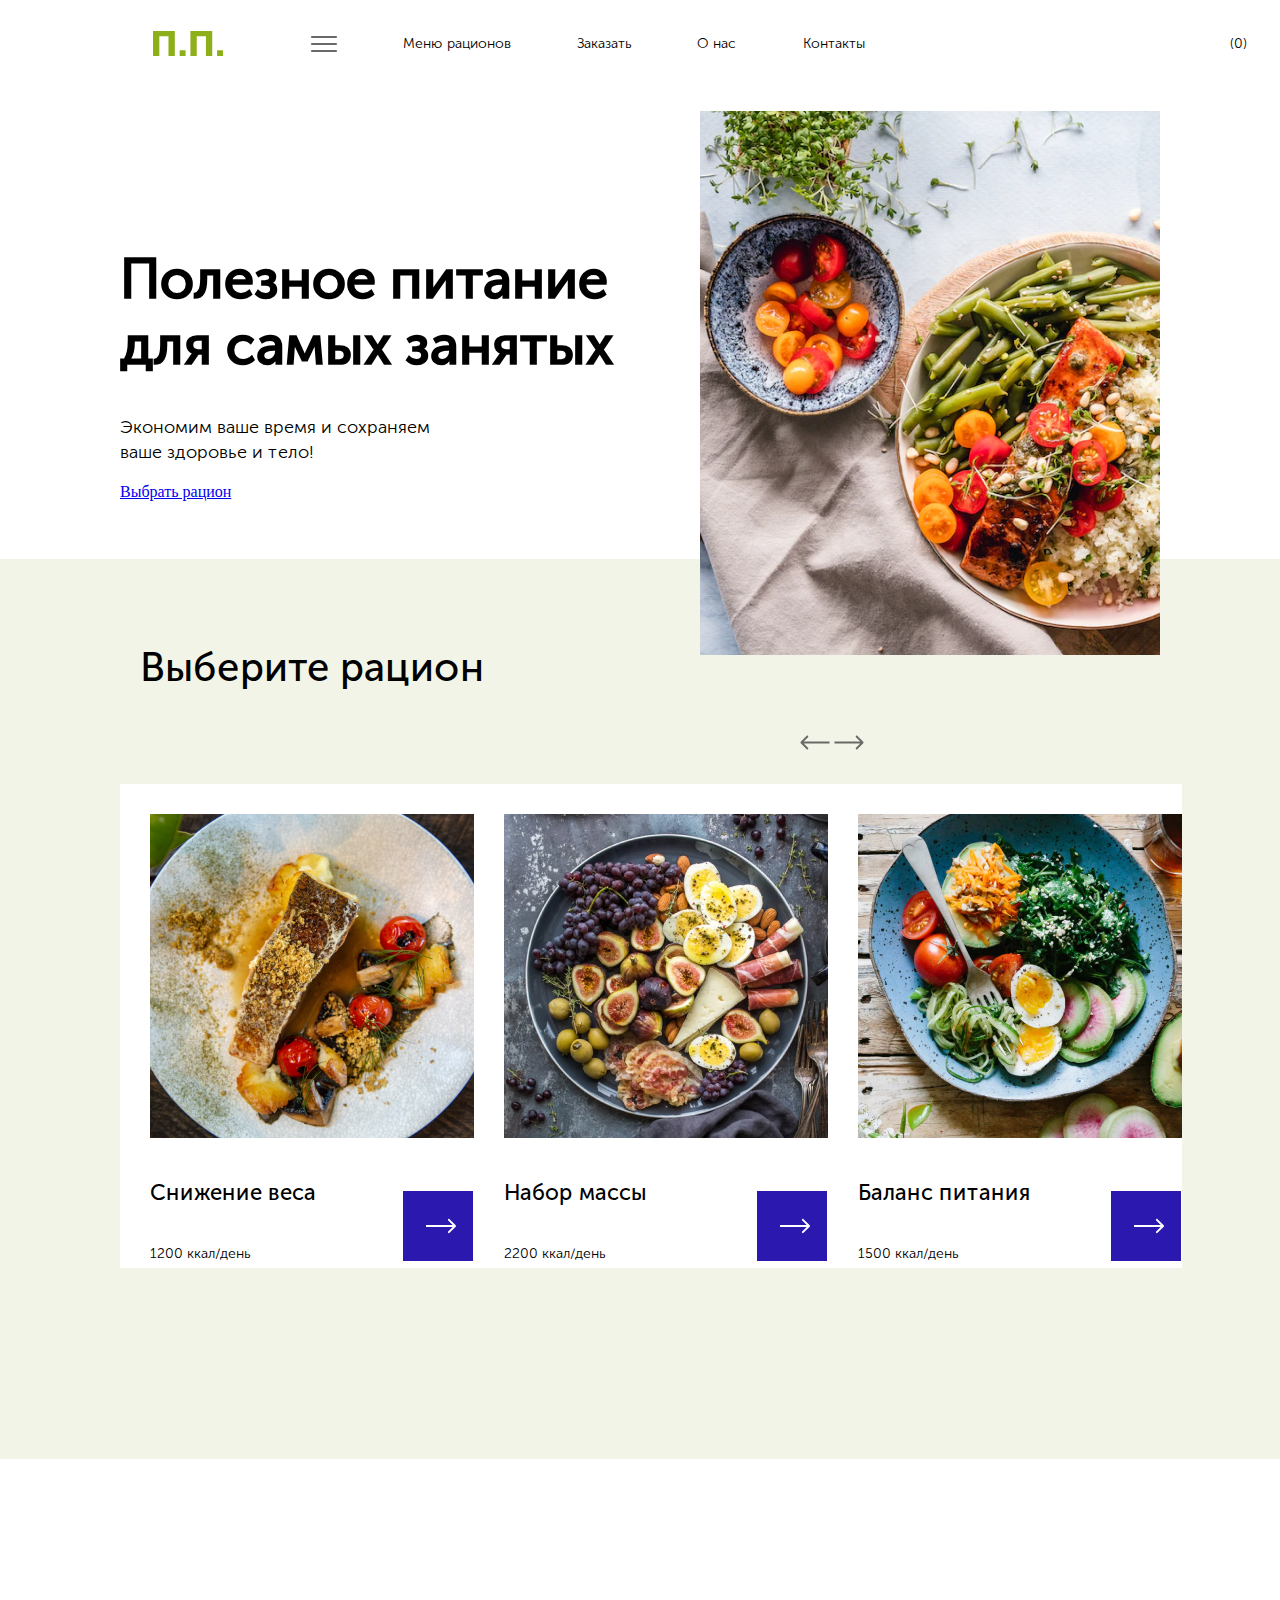
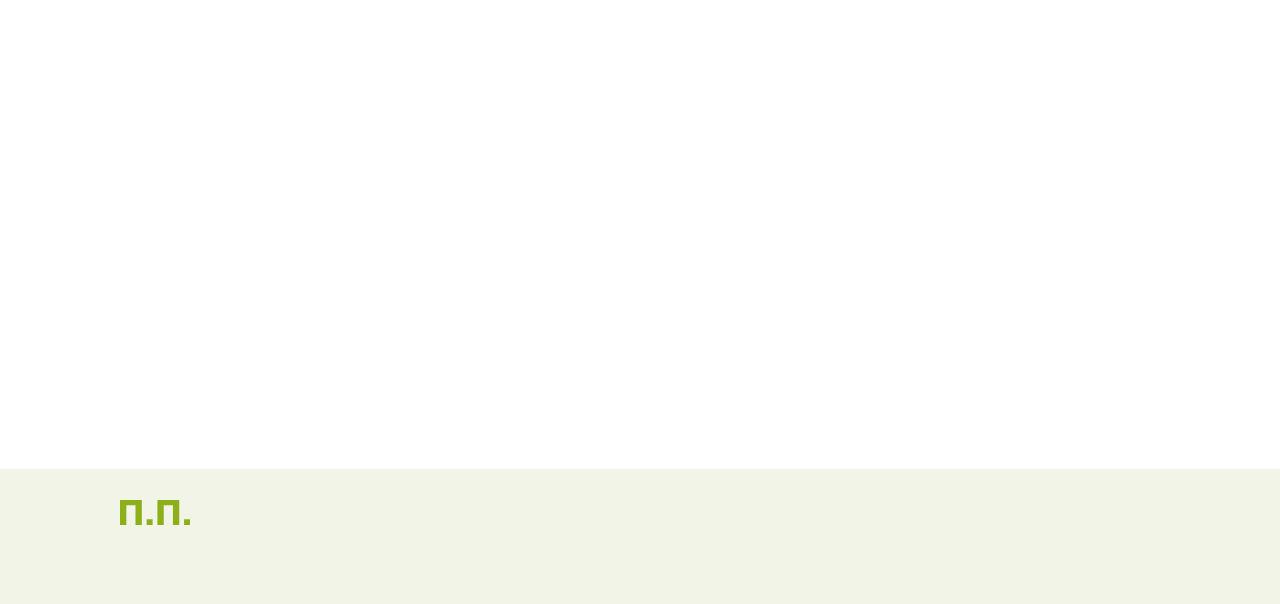
==== html/index.html @ 1d9f09ec "initial commit" ====
<!DOCTYPE html>
<html lang="en">
<head>
    <meta charset="UTF-8">
    <title>Document</title>
    <link rel="stylesheet" href="../css/style.css">
</head>
<body>
    <div class="header">
        <img class="logo" src="../img/logo.svg" alt="logo">
        <img class="iconmenu" src="../img/iconmenu.svg" alt="iconmenu">
        <p>Меню рационов</p>
        <p>Заказать</p>
        <p>О нас</p>
        <p>Контакты</p>
        <img class="basket" src="../img/basket.svg" alt="basket">
        <p>(0)</p>
    </div>
    <div class="container">
        <div class="firstscreen">
            <div class="maininfo">
                <h1>Полезное питание<br/>для самых занятых</h1>
                <p>Экономим ваше время и сохраняем <br/>ваше здоровье и тело!</p>
                <div class="mainButtonChose">
                    <a href="#chosediet">Выбрать рацион</a>
                </div>
            </div>
            <div class="mainimg">
                <img src="../img/imgmain.png" alt="mainImg">
                <!-- <div class="cutimg"></div> -->
            </div>
        </div>
        <div class="secondscreen"><a name="chosediet"></a>
            <p>Выберите рацион</p>
            <div class="navigationarrows">
                <img src="../img/leftarrow.svg" alt="">
                <img src="../img/rightarrow.svg" alt="">
            </div>
                <div class="dietTypes">
                    <div class="type">
                        <img src="../img/menu1.png" alt="">
                        <p class="programname">Снижение веса</p>
                        <p class="programccal">1200 ккал/день</p>
                        <div class="choseButton">
                            <img src="../img/whitearrow.svg" alt="">
                        </div>
                    </div>
                    <div class="type">
                        <img src="../img/menu2.png" alt="">
                        <p class="programname">Набор массы</p>
                        <p class="programccal">2200 ккал/день</p>
                        <div class="choseButton">
                            <img src="../img/whitearrow.svg" alt="">
                        </div>
                    </div>
                    <div class="type">
                        <img src="../img/menu3.png" alt="">
                        <p class="programname">Баланс питания</p>
                        <p class="programccal">1500 ккал/день</p>
                        <div class="choseButton">
                            <img src="../img/whitearrow.svg" alt="">
                        </div>
                    </div>
                </div>
        </div>
        <div class="thirdscreen">

        </div>
    </div>
    <div class="footer">
        <img class="logo" src="../img/logo.svg" alt="logo">
    </div>
</body>
</html>
---- css/style.css ----
@font-face { 
    font-family: "MuseoSansCyrl300";
    src: url("../fonts/MuseoSansCyrl300/MuseoSansCyrl300.eot");
    src: url("../fonts/MuseoSansCyrl300/MuseoSansCyrl300.eot?#iefix")format("embedded-opentype"),
    url("../fonts/MuseoSansCyrl300/MuseoSansCyrl300.woff") format("woff"),
    url("../fonts/MuseoSansCyrl300/MuseoSansCyrl300.ttf") format("truetype");
    font-weight: bold;
}

@font-face { 
    font-family: "MuseoSansCyrl100";
    src: url("../fonts/MuseoSansCyrl100/MuseoSansCyrl100.eot");
    src: url("../fonts/MuseoSansCyrl100/MuseoSansCyrl100.eot?#iefix")format("embedded-opentype"),
    url("../fonts/MuseoSansCyrl100/MuseoSansCyrl100.woff") format("woff"),
    url("../fonts/MuseoSansCyrl100/MuseoSansCyrl100.ttf") format("truetype");
    font-weight: normal;
}

@font-face { 
    font-family: "MuseoSansCyrl500";
    src: url("../fonts/MuseoSansCyrl500/MuseoSansCyrl500.eot");
    src: url("../fonts/MuseoSansCyrl500/MuseoSansCyrl500.eot?#iefix")format("embedded-opentype"),
    url("../fonts/MuseoSansCyrl500/MuseoSansCyrl500.woff") format("woff"),
    url("../fonts/MuseoSansCyrl500/MuseoSansCyrl500.ttf") format("truetype");
    font-weight: bolder;
}

body {
    display: flex;
    flex-direction: column;
    justify-content: space-between;
    margin: 0;
}

.header{
    display: flex;
    flex-direction: row;
    position: relative;
    justify-content: space-around;
    height: 50px;
}

.header p {
    font-family: 'MuseoSansCyrl300';
    font-size: 14px;
    margin-top: 34px;
}

.logo {
    width: 70px;
    height: 25px;
    margin-left: 120px;
    margin-top: 31px;
}

.iconmenu {
    width: 26px;
    height: 16px;
    margin-left: 22px;
    margin-top: 36px;
}

.basket {
    margin-left: 8.33%;
    margin-right: 8.33%;
    margin-top: 8.33%;
    margin-bottom: 8.33%;
}

.container {
    display: flex;
    flex-direction: column;
}

.firstscreen {
    display: flex;
    flex-direction: row;
    justify-content: flex-start;
    height: 90%;
}

.maininfo {
    width: 50%;
    margin-top: 159px;
    margin-left: 120px;
}

.maininfo h1 {
    text-align: justify;
    font-size: 55px;
    font-family: "MuseoSansCyrl500";
    line-height: 66px;
}

p {
    font-family: 'MuseoSansCyrl300';
    font-size: 18px;
    line-height: 140%;
}

.mainimg {
    width: 50%;
    margin-top: 61px
}

.mainimg img{
    position: relative;
}

/* .cutimg {
    position: absolute;
    width: 194px;
    height: 431px;
    background-color: white;
    margin-left: 133px;
    margin-top: 0;
} */

.secondscreen {
    background-color: rgba(241, 244, 230, 1);
    height: 100vh;
    margin-top: -100px;
}

.secondscreen p{
    display: inline-block;
    margin-top: 80px;
    margin-left: 140px;
    font-family: "MuseoSansCyrl500";
    font-size: 40px;
}

.navigationarrows {
    display: inline;
    color: rgba(105, 105, 105, 1);
    margin-left: 800px;
}

.navigationarrows img {
    width: 30px;
    height: 15px;
}

.dietTypes {
    display: flex;
    justify-content: space-around;
    margin-top: 30px;
    margin-bottom: 125px;
}

.type {
    position: relative;
    width: 384px;
    height: 484px;
    background-color: white;
}

.type:first-child {
    margin-left: 120px;
}

.type:last-child {
    margin-right: 120px;
}

.type img {
    margin-left: 30px;
    margin-top: 30px;
}

.programname {
    display: block !important;
    margin-top: 36px !important;
    margin-left: 30px !important;
    font-family: "MuseoSansCyrl500" !important;
    font-size: 22px !important;
}

.programccal {
    margin-left: 30px !important;
    margin-top: 15px !important;
    font-family: "MuseoSansCyrl300" !important;
    font-size: 14px !important;
    line-height: 16.8px !important;
}

.choseButton {
    position: absolute;
    width: 70px;
    height: 70px;
    background-color: rgb(43, 25, 175);
    z-index: 1;
    margin-top: -86px;
    margin-left: 283px;
}

.choseButton img {
    position: absolute;
    width: 30px;
    height: 20px;
    margin-top: 25px;
    margin-left: 23px;
}

.footer {
    position: absolute;
    width: 100%;
    height: 135px;
    left: 0px;
    top: 2069px;

    /* Фон */

    background: #F1F4E6;
}
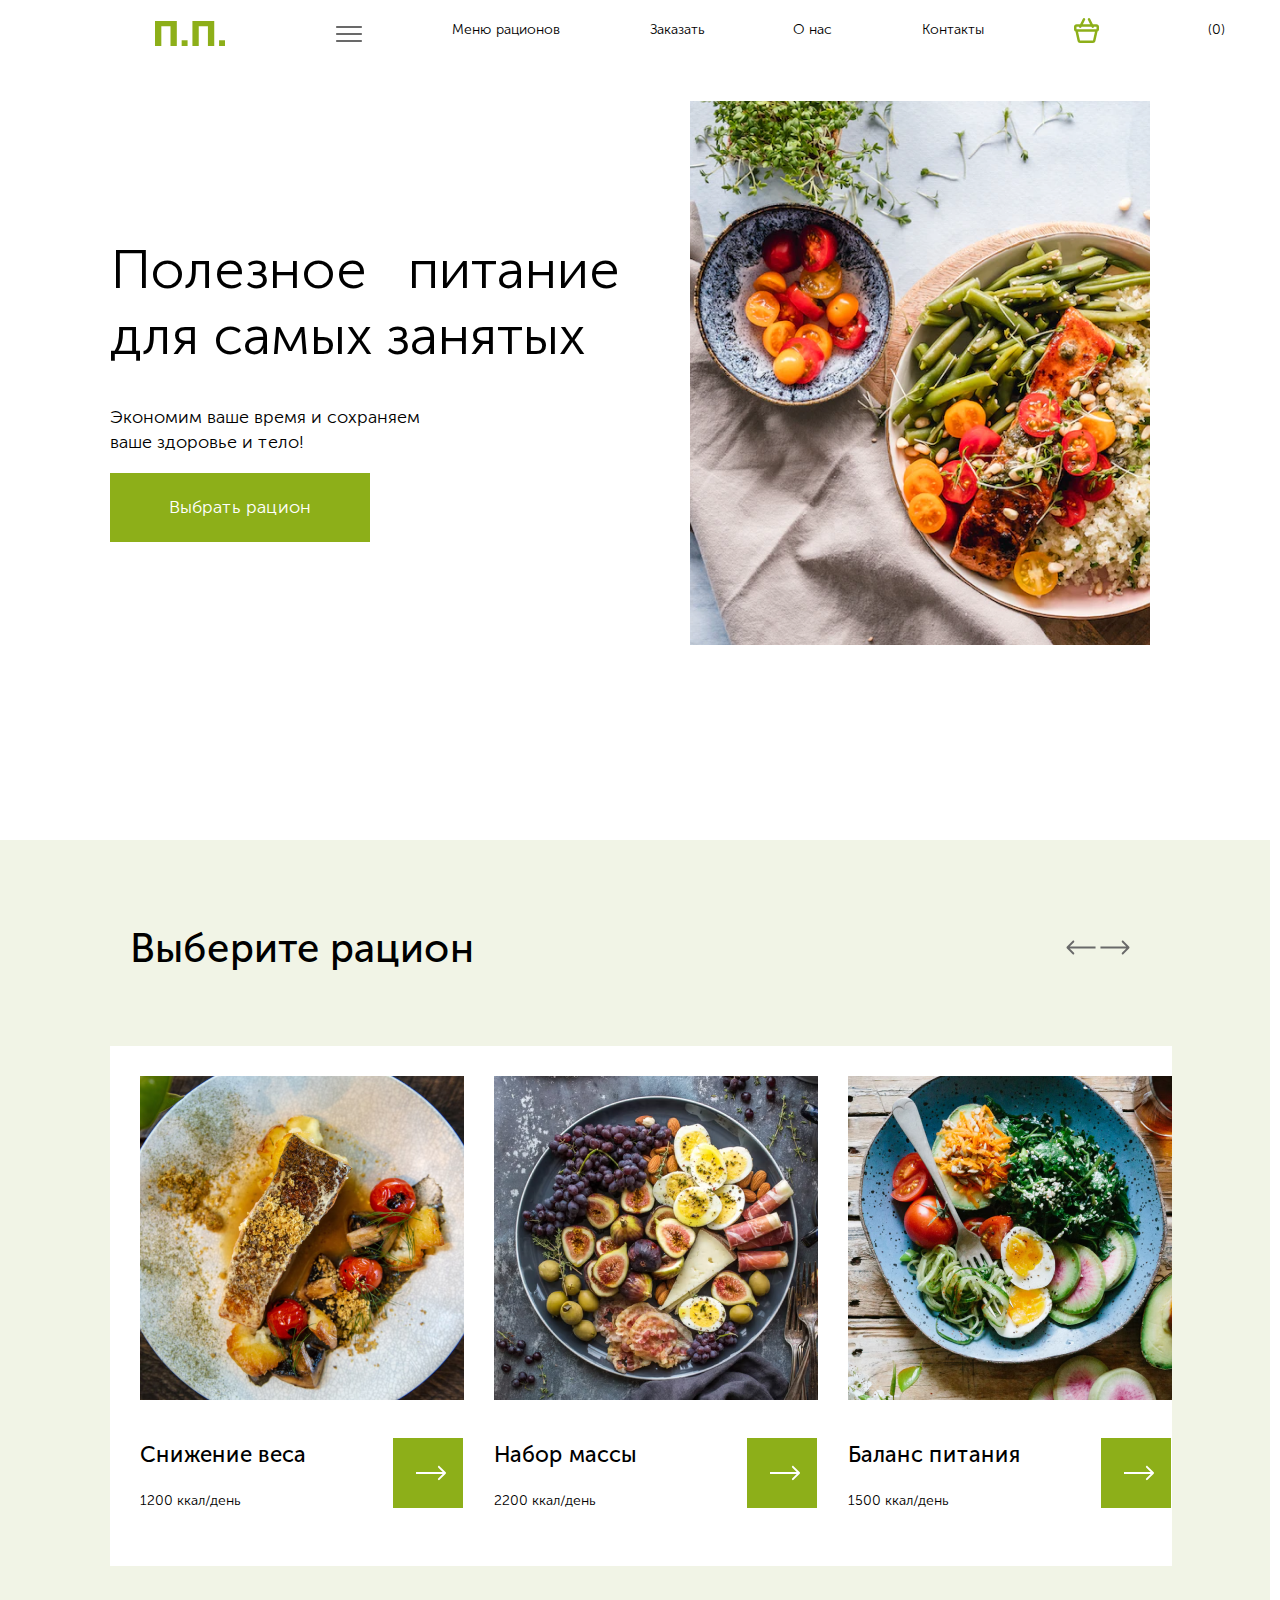
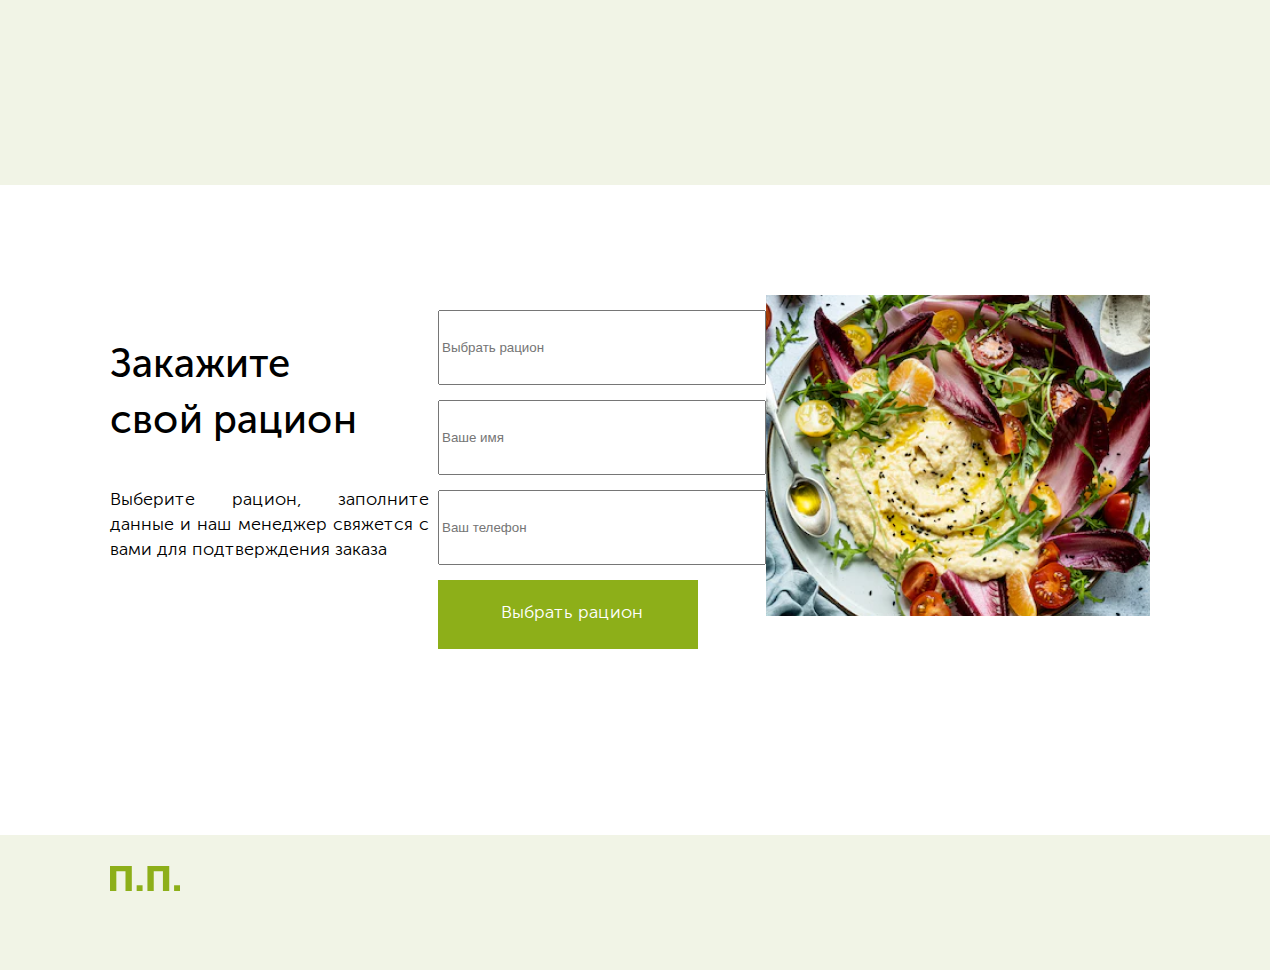
==== commit def30005: "unmessaged" ====
--- a/html/index.html
+++ b/html/index.html
@@ -19,7 +19,7 @@
     <div class="container">
         <div class="firstscreen">
             <div class="maininfo">
-                <h1>Полезное питание<br/>для самых занятых</h1>
+                <h1>Полезное питание для самых занятых</h1>
                 <p>Экономим ваше время и сохраняем <br/>ваше здоровье и тело!</p>
                 <div class="mainButtonChose">
                     <a href="#chosediet">Выбрать рацион</a>
@@ -31,10 +31,12 @@
             </div>
         </div>
         <div class="secondscreen"><a name="chosediet"></a>
-            <p>Выберите рацион</p>
-            <div class="navigationarrows">
-                <img src="../img/leftarrow.svg" alt="">
-                <img src="../img/rightarrow.svg" alt="">
+            <div class="secondtitle">
+                <p>Выберите рацион</p>
+                <div class="navigationarrows">
+                    <img src="../img/leftarrow.svg" alt="">
+                    <img src="../img/rightarrow.svg" alt="">
+                </div>
             </div>
                 <div class="dietTypes">
                     <div class="type">
@@ -64,7 +66,21 @@
                 </div>
         </div>
         <div class="thirdscreen">
-
+            <div class="lastinfo">
+                <p>Закажите свой рацион</p>
+                <p>Выберите рацион, заполните данные и наш менеджер свяжется с вами для подтверждения заказа</p>
+            </div>
+            <div class="orderform">
+                <input type="text" placeholder="Выбрать рацион">
+                <input type="text" placeholder="Ваше имя">
+                <input type="text" placeholder="Ваш телефон">
+                <div class="mainButtonChose">
+                    <p>Выбрать рацион</p>
+                </div>
+            </div>
+            <div class="lastimg">
+                <img src="../img/zakaz.png" alt="">
+            </div>
         </div>
     </div>
     <div class="footer">
--- a/css/style.css
+++ b/css/style.css
@@ -29,7 +29,10 @@
     display: flex;
     flex-direction: column;
     justify-content: space-between;
-    margin: 0;
+    width: 100vw;
+    outline: none;
+    overflow-x: hidden;
+    margin: -10px;
 }
 
 .header{
@@ -43,7 +46,7 @@
 .header p {
     font-family: 'MuseoSansCyrl300';
     font-size: 14px;
-    margin-top: 34px;
+    margin-top: 30px;
 }
 
 .logo {
@@ -61,10 +64,10 @@
 }
 
 .basket {
-    margin-left: 8.33%;
-    margin-right: 8.33%;
-    margin-top: 8.33%;
-    margin-bottom: 8.33%;
+    height: 25px;
+    width: 25px;
+    margin-top: 28px;
+    margin-right: 20px;
 }
 
 .container {
@@ -76,7 +79,7 @@
     display: flex;
     flex-direction: row;
     justify-content: flex-start;
-    height: 90%;
+    height: 100vh;
 }
 
 .maininfo {
@@ -86,9 +89,10 @@
 }
 
 .maininfo h1 {
+    width: 510px;
     text-align: justify;
     font-size: 55px;
-    font-family: "MuseoSansCyrl500";
+    font-family: "MuseoSansCyrl300";
     line-height: 66px;
 }
 
@@ -96,6 +100,23 @@
     font-family: 'MuseoSansCyrl300';
     font-size: 18px;
     line-height: 140%;
+}
+
+.mainButtonChose {
+    position: relative;
+    height: 69px;
+    width: 260px;
+    background-color: rgba(141, 175, 25, 1);
+}
+
+.mainButtonChose a {
+    position: absolute;
+    text-decoration: none;
+    font-size: 18px;
+    color: white;
+    font-family: "MuseoSansCyrl300";
+    margin-left: 59px;
+    margin-top: 23px;
 }
 
 .mainimg {
@@ -118,12 +139,16 @@
 
 .secondscreen {
     background-color: rgba(241, 244, 230, 1);
-    height: 100vh;
+    height: 105vh;
     margin-top: -100px;
 }
 
-.secondscreen p{
-    display: inline-block;
+.secondtitle {
+    display: flex;
+    justify-content: space-between;
+}
+
+.secondtitle p{
     margin-top: 80px;
     margin-left: 140px;
     font-family: "MuseoSansCyrl500";
@@ -131,9 +156,8 @@
 }
 
 .navigationarrows {
-    display: inline;
+    margin-top: 100px;
     color: rgba(105, 105, 105, 1);
-    margin-left: 800px;
 }
 
 .navigationarrows img {
@@ -141,9 +165,13 @@
     height: 15px;
 }
 
+.navigationarrows img:last-child {
+margin-right: 140px;
+}
+
 .dietTypes {
     display: flex;
-    justify-content: space-around;
+    justify-content: space-evenly;
     margin-top: 30px;
     margin-bottom: 125px;
 }
@@ -151,7 +179,7 @@
 .type {
     position: relative;
     width: 384px;
-    height: 484px;
+    height: 520px;
     background-color: white;
 }
 
@@ -164,6 +192,8 @@
 }
 
 .type img {
+    height: 324px;
+    width: 324px;
     margin-left: 30px;
     margin-top: 30px;
 }
@@ -188,7 +218,7 @@
     position: absolute;
     width: 70px;
     height: 70px;
-    background-color: rgb(43, 25, 175);
+    background-color: rgba(141, 175, 25, 1);
     z-index: 1;
     margin-top: -86px;
     margin-left: 283px;
@@ -202,14 +232,153 @@
     margin-left: 23px;
 }
 
+.thirdscreen {
+    display: flex;
+    justify-content: space-evenly;
+    margin-top: 110px;
+    height: 540px;
+}
+
+.lastinfo {
+    width: 30%;
+    text-align: justify;
+    margin-left: 120px;
+}
+
+.lastinfo p:first-child{
+    width: 282px;
+    font-size: 40px;
+    font-family: "MuseoSansCyrl500";
+}
+
+.lastinfo p:last-child{
+    width: 319px;
+    font-size: 18px;
+    font-family: "MuseoSansCyrl300";
+}
+
+.orderform {
+    display: flex;
+    flex-direction: column;
+    width: 30%;
+}
+
+.orderform input{
+    width: 320px;
+    height: 69px;
+    margin-top: 15px;
+}
+
+.orderform .mainButtonChose{
+    margin-top: 15px;
+    color: white;
+    font-family: "MuseoSansCyrl300";
+    font-size: 18px;
+}
+
+.mainButtonChose p{
+    margin-left: 63px;
+    margin-top: 20px;
+}
+
+.lastimg {
+    width: 30%;
+    margin-right: 120px;
+}
+
 .footer {
-    position: absolute;
-    width: 100%;
+    width: 100vw;
     height: 135px;
-    left: 0px;
-    top: 2069px;
-
-    /* Фон */
-
+    margin-bottom: -10px;
     background: #F1F4E6;
 }
+
+@media screen and (max-width: 800px){
+    .container {
+        display: flex;
+        flex-direction: column;
+        justify-content: space-between;
+        min-width: 100vw;
+        margin-left: -10px;
+    }
+
+    .firstscreen{
+        display: flex;
+        flex-direction: column;
+        align-items: center;
+        height: max-content;
+    }
+
+    .maininfo{
+        width: 345px;
+        text-align: justify;
+        margin-top: 60px;
+    }
+
+    .maininfo h1{
+        width: 345px;
+        font-size: 38px;
+        line-height: 45px;
+    }
+
+    .maininfo p{
+        font-size: 18px;
+        margin-top: 25px;
+    }
+
+    .mainButtonChose{
+        margin-top: 40px;
+        width: 354px;
+    }
+
+    .mainButtonChose a{
+        margin-left: 110px;
+    }
+
+    .mainimg{
+        width: 345px;
+    }
+
+    .secondscreen{
+        display: flex;
+        flex-direction: column;
+        align-items: center;
+        justify-content: center;
+        margin-top: 90px;
+        height: max-content;
+    }
+
+    .navigationarrows {
+        display: none;
+    }
+
+    .dietTypes{
+        display: flex;
+        flex-direction: column;
+        justify-content: center;
+        margin-left: 10px;
+    }
+
+    .type {
+        margin-top: 40px;
+        margin-left: 10px;
+        margin-right: 10px;
+    }
+
+    .thirdscreen{
+        display: flex;
+        flex-direction: column;
+        align-items: center;
+        margin-top: 50px;
+        margin-left: 10px;
+        margin-bottom: 0;
+    }
+
+    .lastimg{
+        display: none;
+    }
+
+    .footer{
+        margin-top: 70px;
+    }
+}
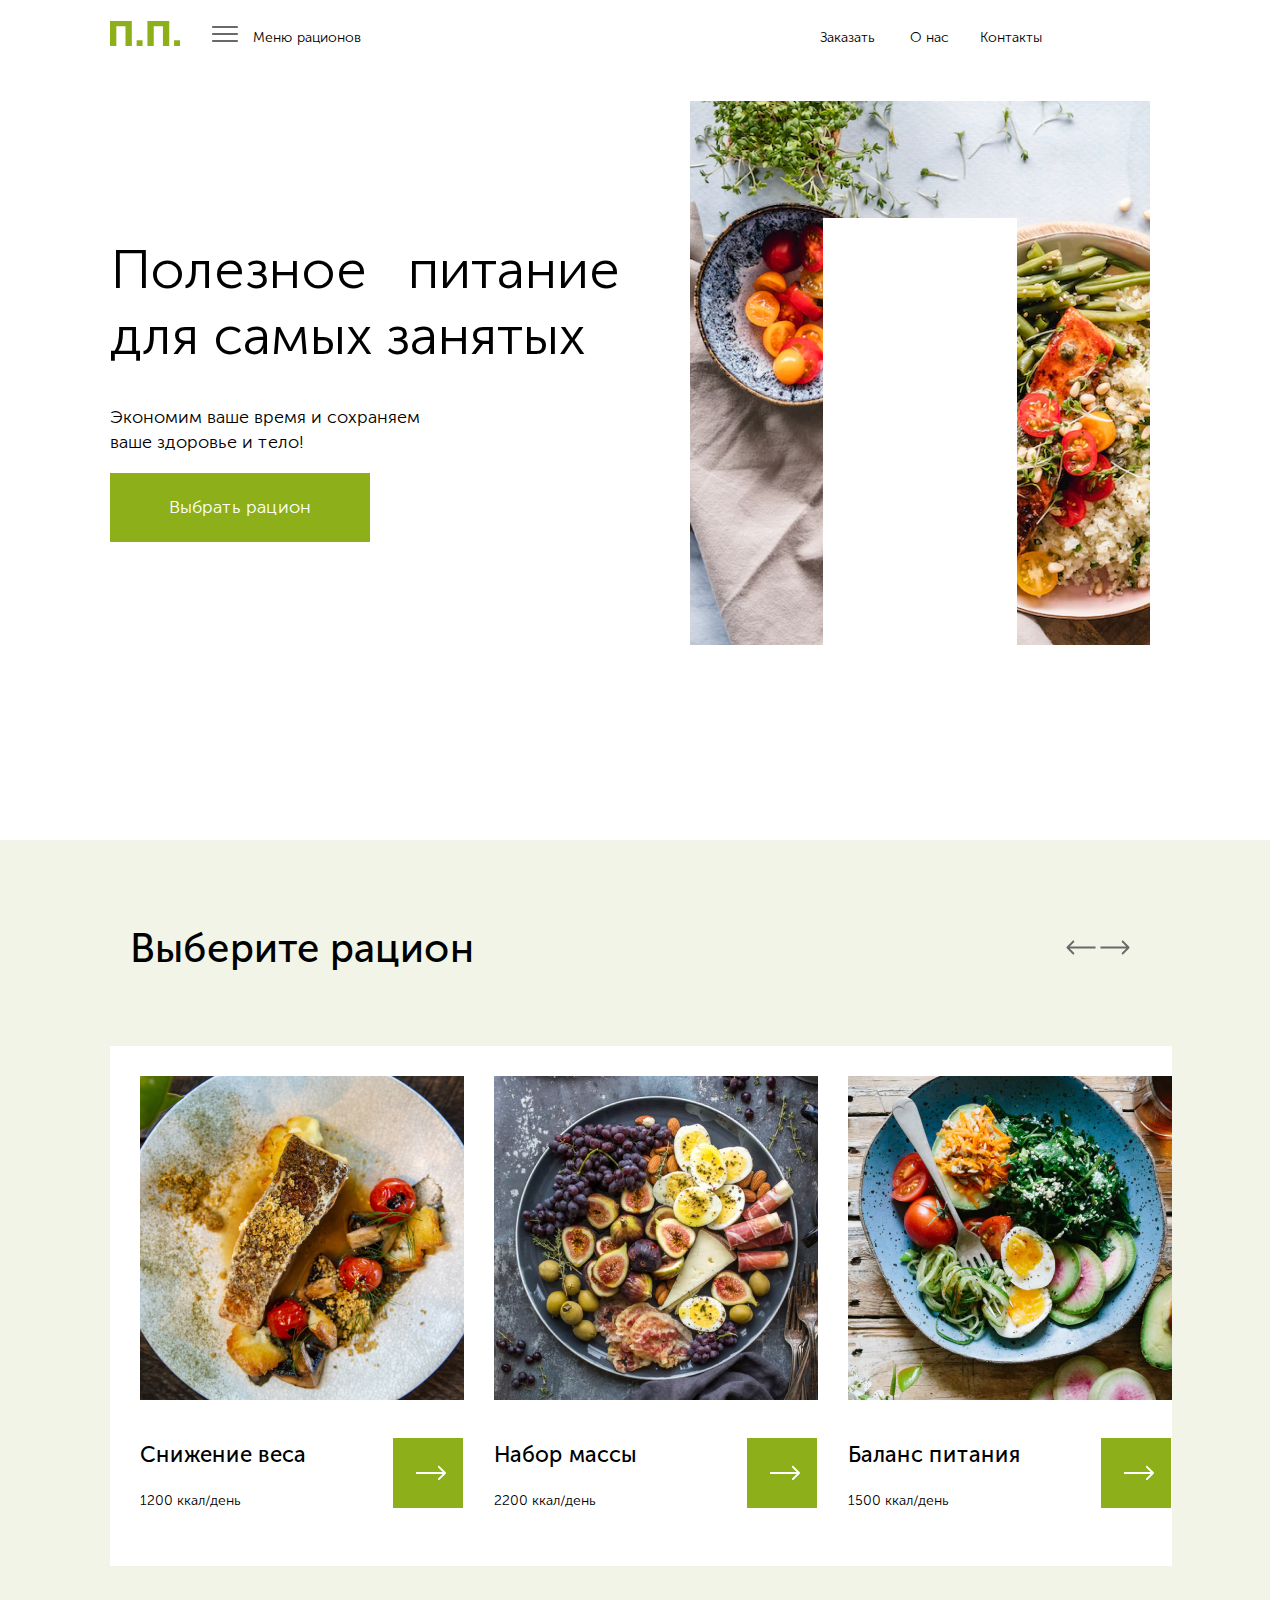
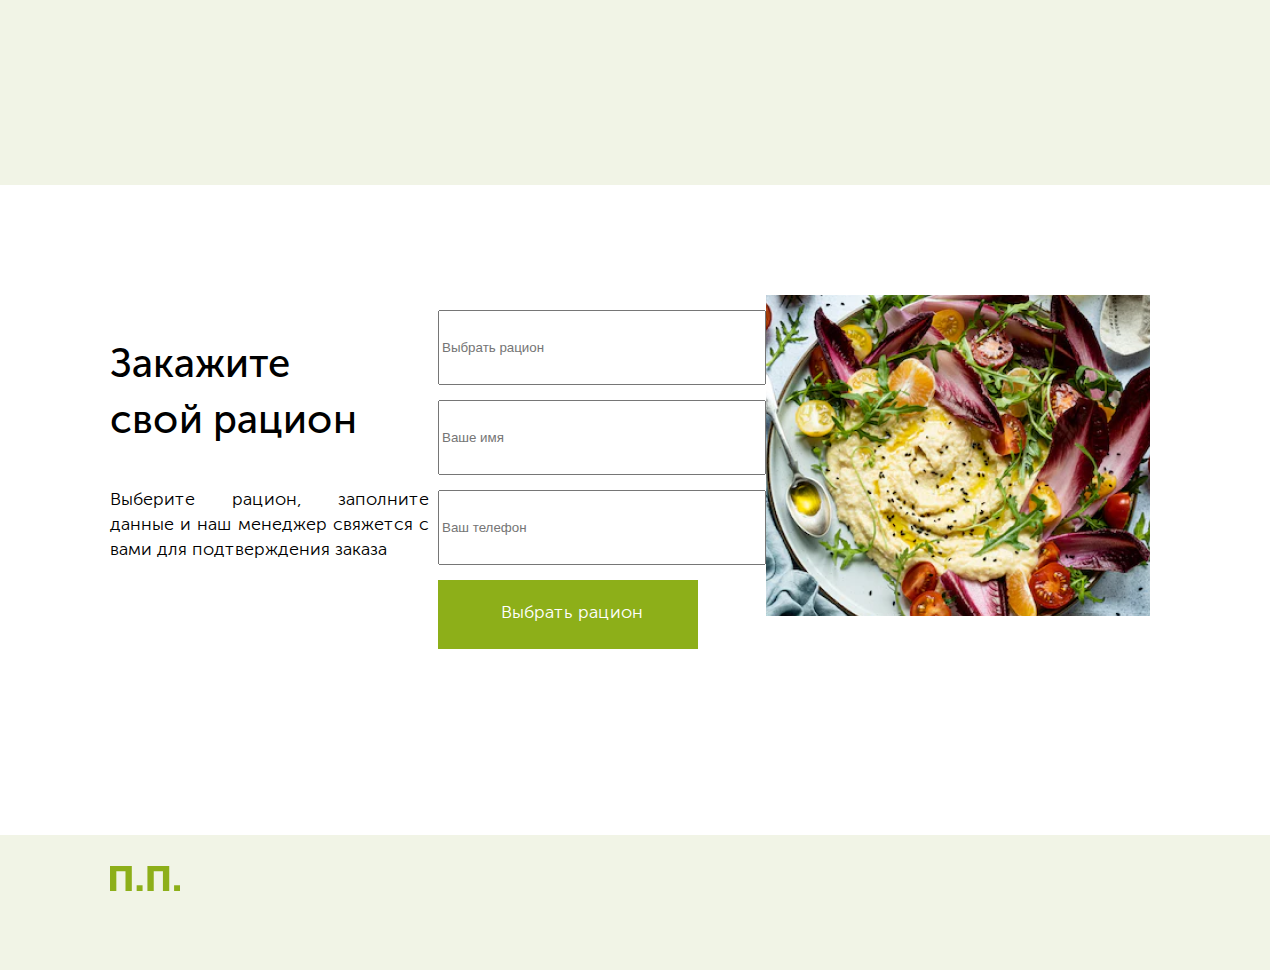
==== commit d063be37: "//" ====
--- a/html/index.html
+++ b/html/index.html
@@ -2,19 +2,23 @@
 <html lang="en">
 <head>
     <meta charset="UTF-8">
-    <title>Document</title>
+    <title>Доставка здорового питания</title>
     <link rel="stylesheet" href="../css/style.css">
+    <script src="https://ajax.googleapis.com/ajax/libs/jquery/2.2.0/jquery.min.js"></script>
+    <script src="../js/index.js"></script>
 </head>
 <body>
     <div class="header">
         <img class="logo" src="../img/logo.svg" alt="logo">
         <img class="iconmenu" src="../img/iconmenu.svg" alt="iconmenu">
         <p>Меню рационов</p>
-        <p>Заказать</p>
-        <p>О нас</p>
-        <p>Контакты</p>
-        <img class="basket" src="../img/basket.svg" alt="basket">
+        <p id="order">Заказать</p>
+        <p id="aboutUs">О нас</p>
+        <p id="contacts">Контакты</p>
+        <div class="basket">
+        <img class="imgBasket" src="../img/basket.svg" alt="basket">
         <p>(0)</p>
+        </div>
     </div>
     <div class="container">
         <div class="firstscreen">
@@ -27,7 +31,7 @@
             </div>
             <div class="mainimg">
                 <img src="../img/imgmain.png" alt="mainImg">
-                <!-- <div class="cutimg"></div> -->
+                <div id="whiteSquare"></div>
             </div>
         </div>
         <div class="secondscreen"><a name="chosediet"></a>
--- a/css/style.css
+++ b/css/style.css
@@ -36,20 +36,13 @@
 }
 
 .header{
-    display: flex;
-    flex-direction: row;
+    /* display: inline-block !important; */
     position: relative;
-    justify-content: space-around;
     height: 50px;
 }
 
-.header p {
-    font-family: 'MuseoSansCyrl300';
-    font-size: 14px;
-    margin-top: 30px;
-}
-
 .logo {
+    position: absolute;
     width: 70px;
     height: 25px;
     margin-left: 120px;
@@ -57,17 +50,59 @@
 }
 
 .iconmenu {
+    position: absolute;
     width: 26px;
     height: 16px;
-    margin-left: 22px;
+    margin-left: 222px;
     margin-top: 36px;
 }
 
-.basket {
+.header p {
+    position: absolute;
+    font-family: 'MuseoSansCyrl300';
+    font-size: 14px;
+    margin-top: 38px;
+    margin-left: 263px;
+}
+
+#order{
+    position: absolute;
+    cursor: pointer;
+    margin-top: 38px;
+    margin-left: 830px;
+    font-family: 'MuseoSansCyrl300';
+    font-size: 14px;
+}
+
+#aboutUs{
+    position: absolute;
+    margin-top: 38px;
+    margin-left: 920px;
+    font-family: 'MuseoSansCyrl300';
+    font-size: 14px;
+}
+
+#contacts{
+    position: absolute;
+    margin-top: 38px;
+    margin-left: 990px;
+    font-family: 'MuseoSansCyrl300';
+    font-size: 14px;
+}
+
+.imgBasket {
+    position: absolute;
+    position: relative;
     height: 25px;
     width: 25px;
     margin-top: 28px;
-    margin-right: 20px;
+    margin-left: 1370px;
+}
+
+.basket p{
+    position: absolute;
+    margin-top: -18px;
+    margin-left: 1400px;
 }
 
 .container {
@@ -128,14 +163,14 @@
     position: relative;
 }
 
-/* .cutimg {
+#whiteSquare {
     position: absolute;
     width: 194px;
     height: 431px;
     background-color: white;
     margin-left: 133px;
-    margin-top: 0;
-} */
+    margin-top: -431px;
+}
 
 .secondscreen {
     background-color: rgba(241, 244, 230, 1);
